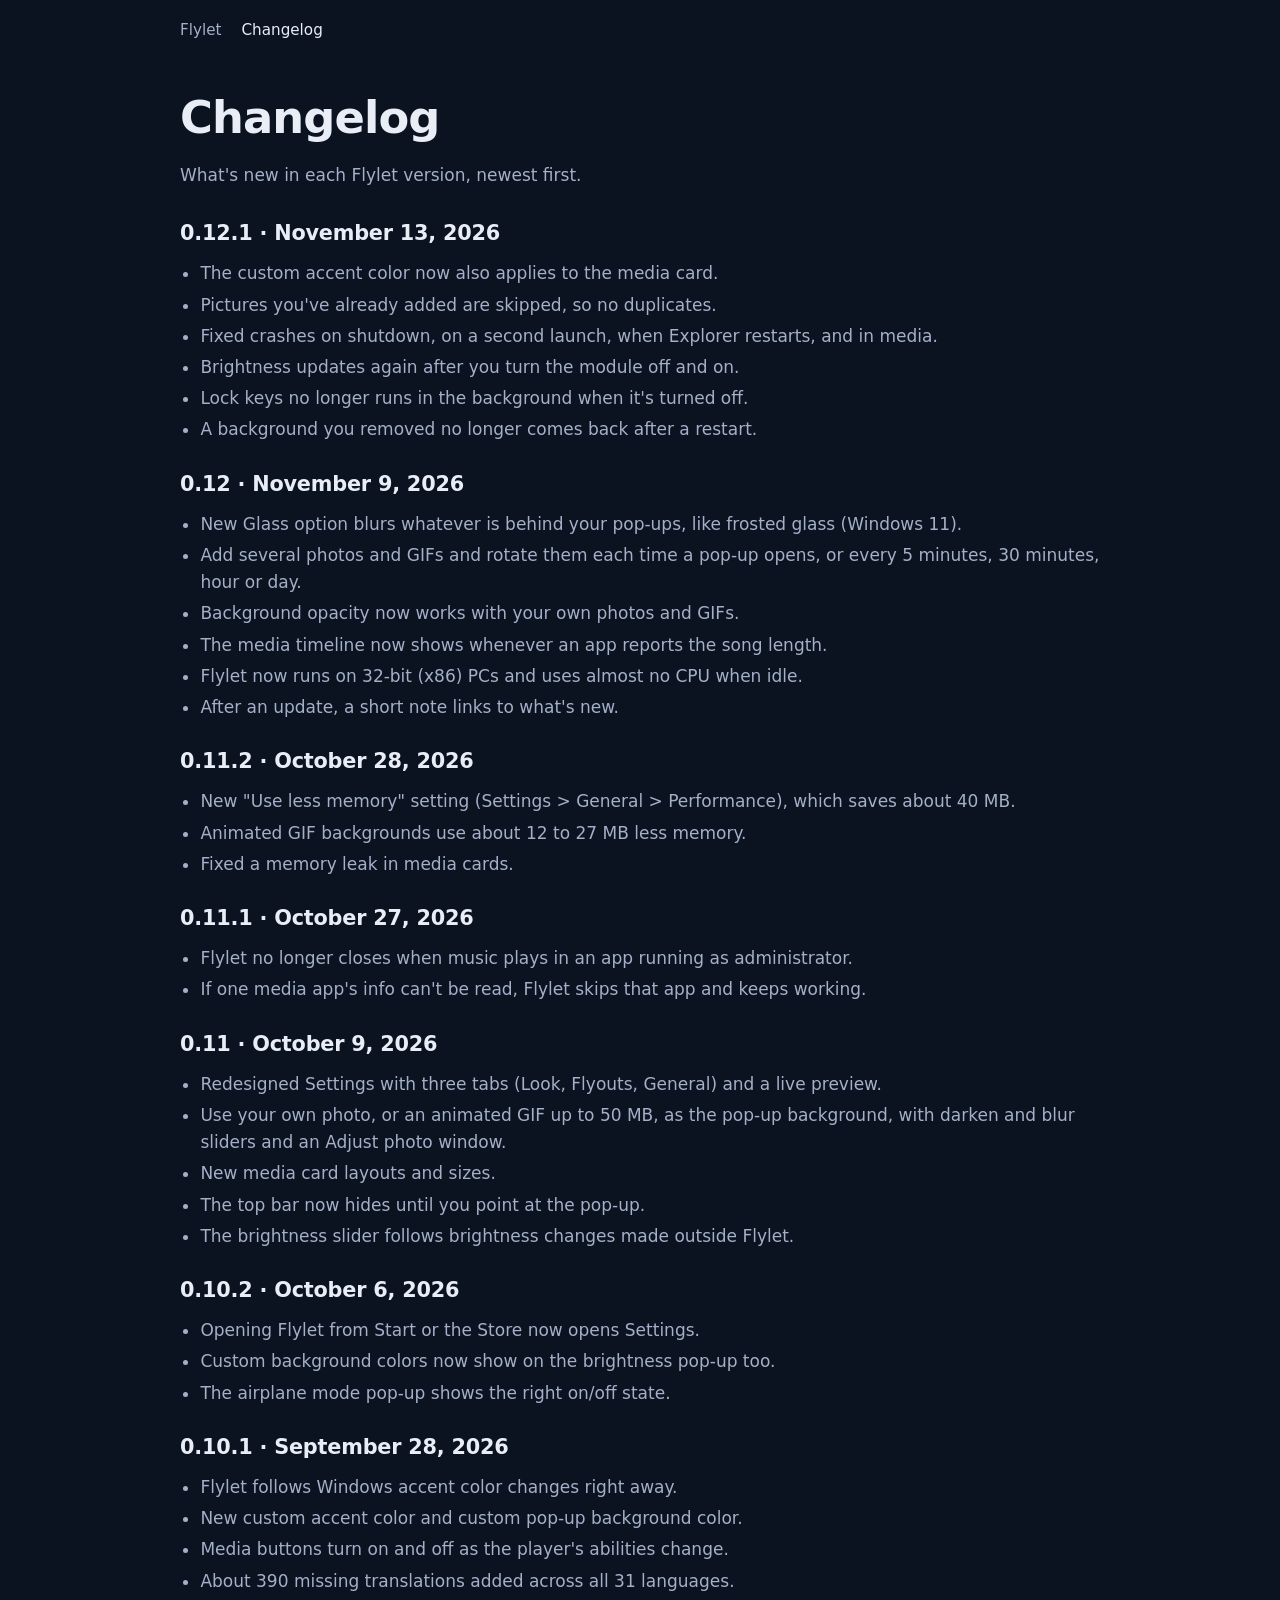
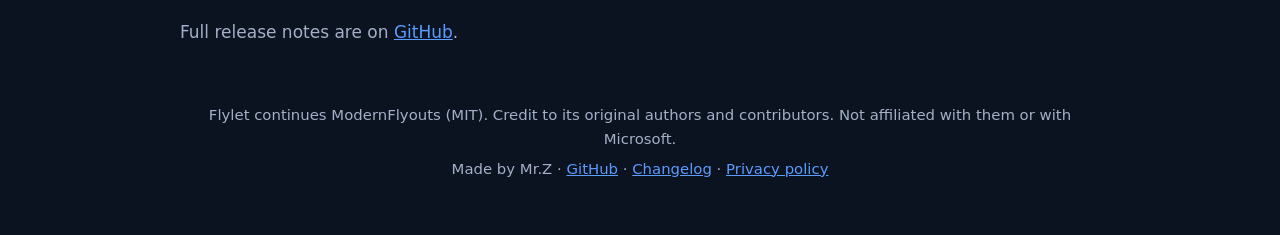
==== changelog/index.html @ abe14334 "add changelog, new store link" ====
<!DOCTYPE html>
<html lang="en">
<head>
<meta charset="utf-8">
<meta name="viewport" content="width=device-width, initial-scale=1">
<title>Flylet changelog: what's new in each version</title>
<meta name="description" content="Every Flylet release, newest first: new features and fixes for the free Windows volume, media and brightness pop-up app.">
<link rel="canonical" href="https://itsmrzxd.github.io/Flylet/changelog/">
<link rel="icon" type="image/png" href="../img/favicon.png">
<meta name="theme-color" content="#0b1220">
<meta property="og:type" content="website">
<meta property="og:title" content="Flylet changelog: what's new in each version">
<meta property="og:description" content="Every Flylet release, newest first: new features and fixes for the free Windows volume, media and brightness pop-up app.">
<meta property="og:url" content="https://itsmrzxd.github.io/Flylet/changelog/">
<meta property="og:image" content="https://itsmrzxd.github.io/Flylet/img/og.jpg">
<meta name="twitter:card" content="summary_large_image">
<meta name="twitter:image" content="https://itsmrzxd.github.io/Flylet/img/og.jpg">
<link rel="stylesheet" href="../style.css">
</head>
<body>

<nav class="nav wrap" aria-label="Main">
  <a href="../">Flylet</a>
  <a href="./" aria-current="page">Changelog</a>
</nav>

<main class="wrap">
  <div class="page">
    <h1>Changelog</h1>
    <p class="intro">What's new in each Flylet version, newest first.</p>
    <section class="release">
      <h2>0.12.1 · November 13, 2026</h2>
      <ul>
        <li>The custom accent color now also applies to the media card.</li>
        <li>Pictures you've already added are skipped, so no duplicates.</li>
        <li>Fixed crashes on shutdown, on a second launch, when Explorer restarts, and in media.</li>
        <li>Brightness updates again after you turn the module off and on.</li>
        <li>Lock keys no longer runs in the background when it's turned off.</li>
        <li>A background you removed no longer comes back after a restart.</li>
      </ul>
    </section>
    <section class="release">
      <h2>0.12 · November 9, 2026</h2>
      <ul>
        <li>New Glass option blurs whatever is behind your pop-ups, like frosted glass (Windows 11).</li>
        <li>Add several photos and GIFs and rotate them each time a pop-up opens, or every 5 minutes, 30 minutes, hour or day.</li>
        <li>Background opacity now works with your own photos and GIFs.</li>
        <li>The media timeline now shows whenever an app reports the song length.</li>
        <li>Flylet now runs on 32-bit (x86) PCs and uses almost no CPU when idle.</li>
        <li>After an update, a short note links to what's new.</li>
      </ul>
    </section>
    <section class="release">
      <h2>0.11.2 · October 28, 2026</h2>
      <ul>
        <li>New "Use less memory" setting (Settings &gt; General &gt; Performance), which saves about 40 MB.</li>
        <li>Animated GIF backgrounds use about 12 to 27 MB less memory.</li>
        <li>Fixed a memory leak in media cards.</li>
      </ul>
    </section>
    <section class="release">
      <h2>0.11.1 · October 27, 2026</h2>
      <ul>
        <li>Flylet no longer closes when music plays in an app running as administrator.</li>
        <li>If one media app's info can't be read, Flylet skips that app and keeps working.</li>
      </ul>
    </section>
    <section class="release">
      <h2>0.11 · October 9, 2026</h2>
      <ul>
        <li>Redesigned Settings with three tabs (Look, Flyouts, General) and a live preview.</li>
        <li>Use your own photo, or an animated GIF up to 50 MB, as the pop-up background, with darken and blur sliders and an Adjust photo window.</li>
        <li>New media card layouts and sizes.</li>
        <li>The top bar now hides until you point at the pop-up.</li>
        <li>The brightness slider follows brightness changes made outside Flylet.</li>
      </ul>
    </section>
    <section class="release">
      <h2>0.10.2 · October 6, 2026</h2>
      <ul>
        <li>Opening Flylet from Start or the Store now opens Settings.</li>
        <li>Custom background colors now show on the brightness pop-up too.</li>
        <li>The airplane mode pop-up shows the right on/off state.</li>
      </ul>
    </section>
    <section class="release">
      <h2>0.10.1 · September 28, 2026</h2>
      <ul>
        <li>Flylet follows Windows accent color changes right away.</li>
        <li>New custom accent color and custom pop-up background color.</li>
        <li>Media buttons turn on and off as the player's abilities change.</li>
        <li>About 390 missing translations added across all 31 languages.</li>
      </ul>
    </section>
    <p class="more">Full release notes are on <a href="https://github.com/ItsMrZxD/Flylet/releases">GitHub</a>.</p>
  </div>
</main>

<footer>
  <div class="wrap">
    <p>Flylet continues ModernFlyouts (MIT). Credit to its original authors and contributors. Not affiliated with them or with Microsoft.</p>
    <p>Made by Mr.Z · <a href="https://github.com/ItsMrZxD/Flylet">GitHub</a> · <a href="./">Changelog</a> · <a href="https://gist.github.com/ItsMrZxD/05144edfbbd47f9b323b3d15c1752486">Privacy policy</a></p>
  </div>
</footer>

</body>
</html>
---- style.css ----
:root{--bg:#0b1220;--card:#131c2e;--text:#e8edf6;--muted:#a3b0c7;--accent:#5b9cff;--accent-text:#06101f}
*{box-sizing:border-box}
html{scroll-behavior:smooth}
body{margin:0;background:var(--bg);color:var(--text);font:17px/1.6 system-ui,"Segoe UI",Roboto,Helvetica,Arial,sans-serif}
a{color:var(--accent)}
.wrap{max-width:960px;margin:0 auto;padding:0 20px}
.hero{text-align:center;padding:56px 0 32px}
.logo{width:96px;height:96px;border-radius:22px}
h1{font-size:clamp(2.4rem,7vw,3.6rem);margin:12px 0 4px;letter-spacing:-.02em}
.tagline{font-size:clamp(1.15rem,3.5vw,1.5rem);margin:0 0 16px;color:var(--text)}
.intro{max-width:680px;margin:0 auto 28px;color:var(--muted)}
.buttons{display:flex;gap:12px;justify-content:center;flex-wrap:wrap}
.btn{display:inline-block;padding:13px 22px;border-radius:10px;font-weight:600;text-decoration:none;color:var(--text);background:var(--card)}
.btn.primary{background:var(--accent);color:var(--accent-text)}
.btn:hover{filter:brightness(1.1)}
.winget{margin:18px 0 0;color:var(--muted);font-size:.95rem}
code{background:var(--card);border-radius:6px;padding:2px 8px;font:.92em Consolas,"Courier New",monospace;color:var(--text);user-select:all}
.shot{display:block;width:100%;height:auto;border-radius:14px}
.heroimg{margin:36px 0 8px}
section{padding:36px 0}
h2{font-size:1.7rem;margin:0 0 20px;letter-spacing:-.01em}
.features{list-style:none;padding:0;margin:0;display:grid;gap:14px;grid-template-columns:repeat(auto-fit,minmax(270px,1fr))}
.features li{background:var(--card);border-radius:12px;padding:16px 18px}
.features strong{display:block;margin-bottom:4px}
.features span{color:var(--muted);font-size:.97rem}
.gallery{display:grid;gap:16px;grid-template-columns:repeat(auto-fit,minmax(300px,1fr))}
details{background:var(--card);border-radius:12px;padding:14px 18px;margin-bottom:10px}
summary{cursor:pointer;font-weight:600}
details p{margin:10px 0 0;color:var(--muted)}
footer{padding:28px 0 48px;color:var(--muted);font-size:.93rem;text-align:center}
footer p{margin:6px 0}
.nav{display:flex;gap:20px;padding-top:18px;padding-bottom:0;font-size:.95rem}
.nav a{color:var(--muted);text-decoration:none}
.nav a:hover,.nav a[aria-current]{color:var(--text)}
.page{padding:40px 0 24px}
.page h1{font-size:clamp(2rem,6vw,2.8rem);margin:0 0 8px}
.page .intro{margin:0 0 28px;max-width:none;text-align:left}
.release{padding:0;margin:0 0 24px}
.release h2{font-size:1.3rem;margin:0 0 10px}
.release ul{margin:0;padding-left:1.2em;color:var(--muted)}
.release li{margin:4px 0}
.more{color:var(--muted);margin:12px 0 0}
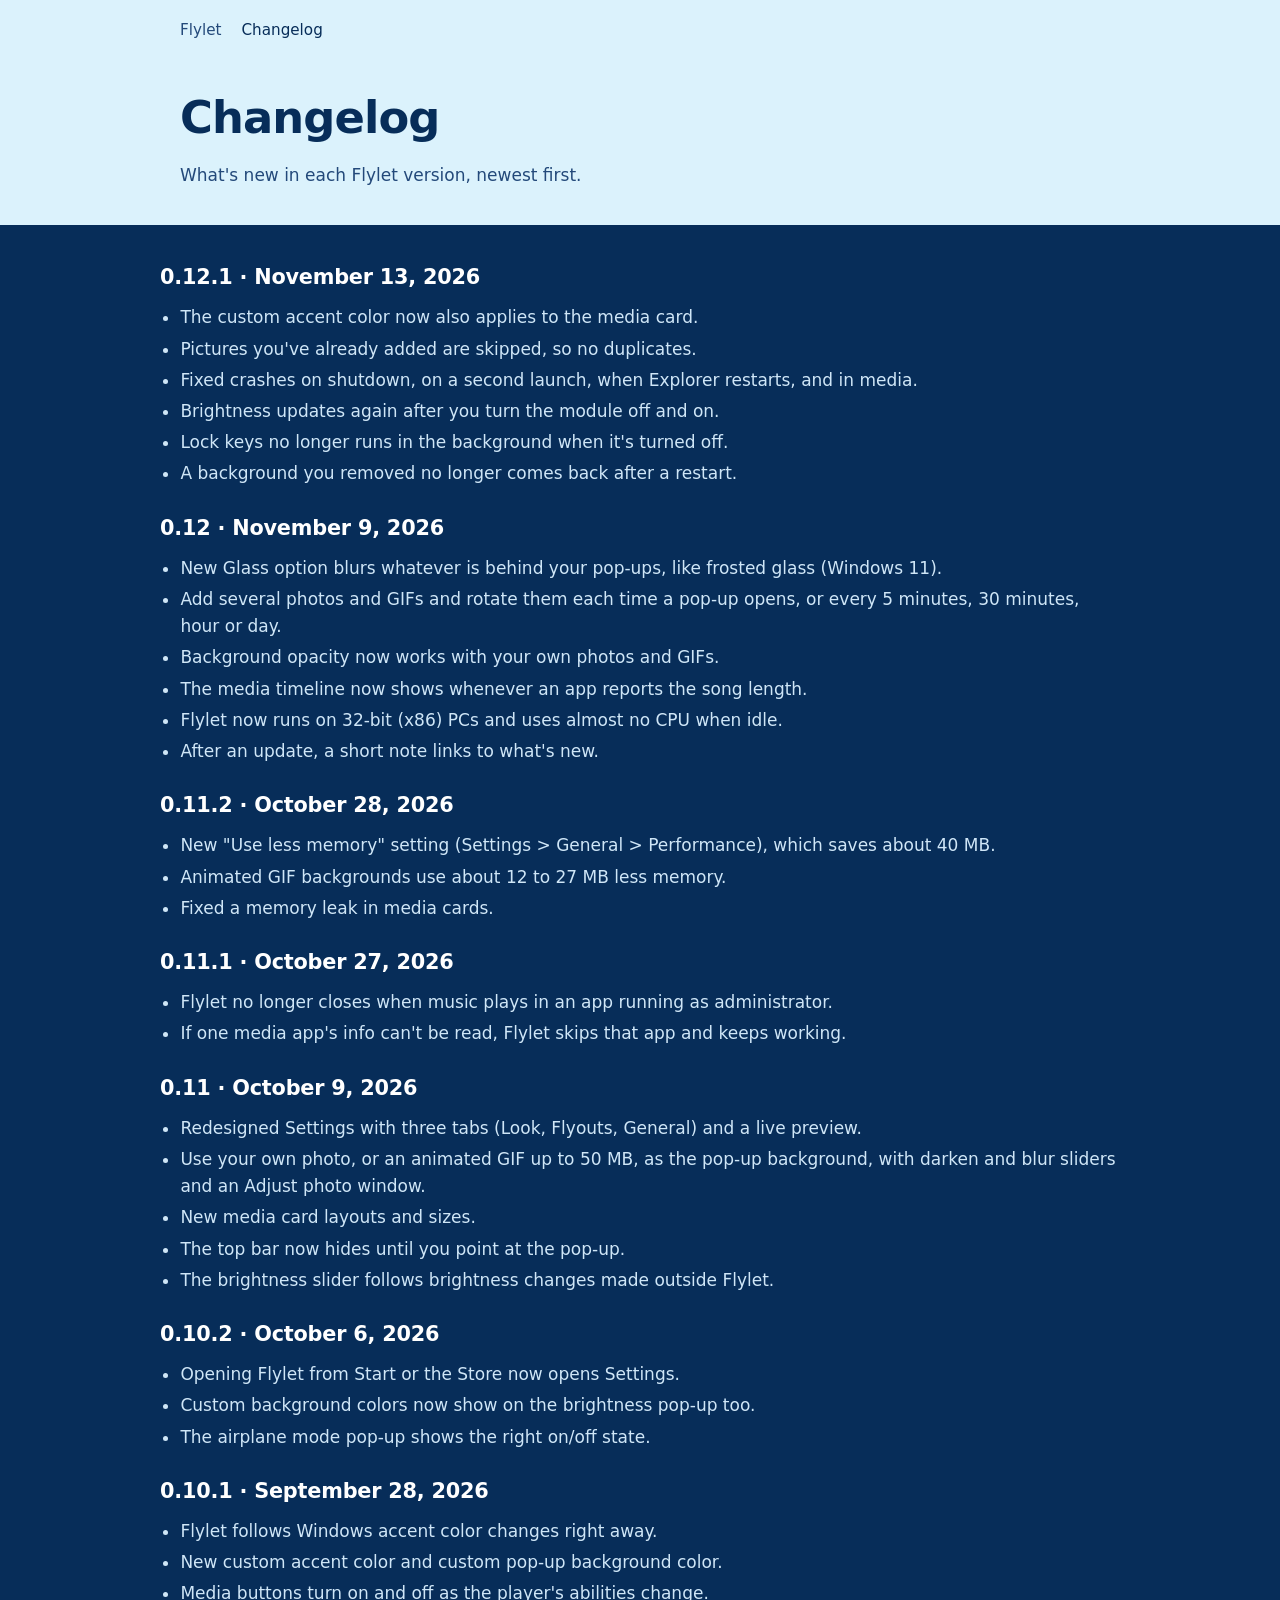
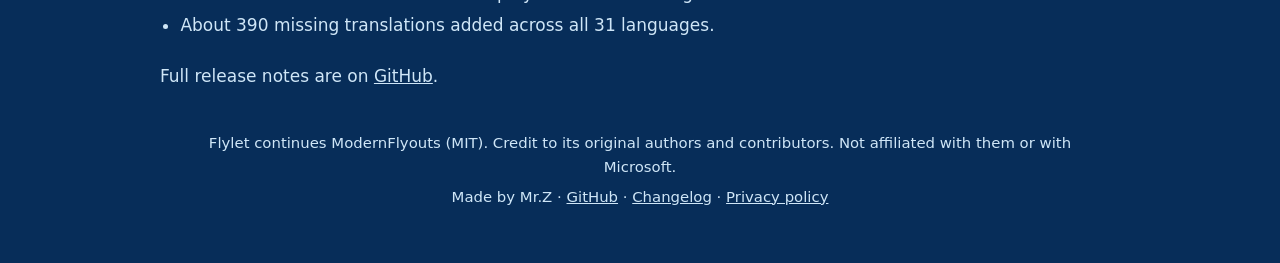
==== commit 18d228ba: "new colors" ====
--- a/changelog/index.html
+++ b/changelog/index.html
@@ -7,7 +7,7 @@
 <meta name="description" content="Every Flylet release, newest first: new features and fixes for the free Windows volume, media and brightness pop-up app.">
 <link rel="canonical" href="https://itsmrzxd.github.io/Flylet/changelog/">
 <link rel="icon" type="image/png" href="../img/favicon.png">
-<meta name="theme-color" content="#0b1220">
+<meta name="theme-color" content="#DBF2FC">
 <meta property="og:type" content="website">
 <meta property="og:title" content="Flylet changelog: what's new in each version">
 <meta property="og:description" content="Every Flylet release, newest first: new features and fixes for the free Windows volume, media and brightness pop-up app.">
@@ -19,15 +19,21 @@
 </head>
 <body>
 
-<nav class="nav wrap" aria-label="Main">
-  <a href="../">Flylet</a>
-  <a href="./" aria-current="page">Changelog</a>
+<nav class="nav" aria-label="Main">
+  <div class="wrap">
+    <a href="../">Flylet</a>
+    <a href="./" aria-current="page">Changelog</a>
+  </div>
 </nav>
 
-<main class="wrap">
-  <div class="page">
-    <h1>Changelog</h1>
-    <p class="intro">What's new in each Flylet version, newest first.</p>
+<main>
+  <div class="page-head">
+    <div class="wrap">
+      <h1>Changelog</h1>
+      <p class="intro">What's new in each Flylet version, newest first.</p>
+    </div>
+  </div>
+  <div class="wrap releases">
     <section class="release">
       <h2>0.12.1 · November 13, 2026</h2>
       <ul>
--- a/style.css
+++ b/style.css
@@ -1,42 +1,49 @@
-:root{--bg:#0b1220;--card:#131c2e;--text:#e8edf6;--muted:#a3b0c7;--accent:#5b9cff;--accent-text:#06101f}
+:root{--navy:#072D59;--ice:#DBF2FC;--pink:#FD6E88;--card:#0D3B70;--body:#CFE6F7;--pink-soft:#FF9DB0;--ink:#23497A}
 *{box-sizing:border-box}
 html{scroll-behavior:smooth}
-body{margin:0;background:var(--bg);color:var(--text);font:17px/1.6 system-ui,"Segoe UI",Roboto,Helvetica,Arial,sans-serif}
-a{color:var(--accent)}
+body{margin:0;background:var(--navy);color:var(--body);font:17px/1.6 system-ui,"Segoe UI",Roboto,Helvetica,Arial,sans-serif}
+a{color:var(--body)}
+a:hover{color:var(--pink)}
 .wrap{max-width:960px;margin:0 auto;padding:0 20px}
-.hero{text-align:center;padding:56px 0 32px}
+.nav{background:var(--ice);font-size:.95rem}
+.nav .wrap{display:flex;gap:20px;padding-top:18px}
+.nav a{color:var(--ink);text-decoration:none}
+.nav a:hover,.nav a[aria-current]{color:var(--navy)}
+.nav a:hover{color:var(--pink)}
+.hero{background:var(--ice);color:var(--navy);text-align:center;padding:40px 0 48px}
 .logo{width:96px;height:96px;border-radius:22px}
-h1{font-size:clamp(2.4rem,7vw,3.6rem);margin:12px 0 4px;letter-spacing:-.02em}
-.tagline{font-size:clamp(1.15rem,3.5vw,1.5rem);margin:0 0 16px;color:var(--text)}
-.intro{max-width:680px;margin:0 auto 28px;color:var(--muted)}
+h1{font-size:clamp(2.4rem,7vw,3.6rem);margin:12px 0 4px;letter-spacing:-.02em;color:var(--navy)}
+.tagline{font-size:clamp(1.15rem,3.5vw,1.5rem);margin:0 0 16px;color:var(--navy)}
+.intro{max-width:680px;margin:0 auto 28px;color:var(--ink)}
 .buttons{display:flex;gap:12px;justify-content:center;flex-wrap:wrap}
-.btn{display:inline-block;padding:13px 22px;border-radius:10px;font-weight:600;text-decoration:none;color:var(--text);background:var(--card)}
-.btn.primary{background:var(--accent);color:var(--accent-text)}
-.btn:hover{filter:brightness(1.1)}
-.winget{margin:18px 0 0;color:var(--muted);font-size:.95rem}
-code{background:var(--card);border-radius:6px;padding:2px 8px;font:.92em Consolas,"Courier New",monospace;color:var(--text);user-select:all}
+.btn{display:inline-block;padding:13px 22px;border-radius:10px;font-weight:600;text-decoration:none;color:var(--ice);background:var(--navy)}
+.btn.primary{background:var(--pink);color:#4A0D1A}
+.btn:hover{filter:brightness(1.12);color:var(--ice)}
+.btn.primary:hover{color:#4A0D1A}
+.winget{margin:18px 0 0;color:var(--ink);font-size:.95rem}
+code{background:var(--navy);border-radius:6px;padding:2px 8px;font:.92em Consolas,"Courier New",monospace;color:var(--body);user-select:all}
+.hero code{background:#C4E6F5;color:var(--navy)}
 .shot{display:block;width:100%;height:auto;border-radius:14px}
-.heroimg{margin:36px 0 8px}
+.heroimg{margin:36px 0 0}
 section{padding:36px 0}
-h2{font-size:1.7rem;margin:0 0 20px;letter-spacing:-.01em}
+.hero{padding:40px 0 48px}
+h2{font-size:1.7rem;margin:0 0 20px;letter-spacing:-.01em;color:#fff}
 .features{list-style:none;padding:0;margin:0;display:grid;gap:14px;grid-template-columns:repeat(auto-fit,minmax(270px,1fr))}
 .features li{background:var(--card);border-radius:12px;padding:16px 18px}
-.features strong{display:block;margin-bottom:4px}
-.features span{color:var(--muted);font-size:.97rem}
+.features strong{display:block;margin-bottom:4px;color:var(--pink-soft)}
+.features span{color:var(--body);font-size:.97rem}
 .gallery{display:grid;gap:16px;grid-template-columns:repeat(auto-fit,minmax(300px,1fr))}
 details{background:var(--card);border-radius:12px;padding:14px 18px;margin-bottom:10px}
-summary{cursor:pointer;font-weight:600}
-details p{margin:10px 0 0;color:var(--muted)}
-footer{padding:28px 0 48px;color:var(--muted);font-size:.93rem;text-align:center}
+summary{cursor:pointer;font-weight:600;color:#fff}
+details p{margin:10px 0 0;color:var(--body)}
+footer{padding:28px 0 48px;color:var(--body);font-size:.93rem;text-align:center}
 footer p{margin:6px 0}
-.nav{display:flex;gap:20px;padding-top:18px;padding-bottom:0;font-size:.95rem}
-.nav a{color:var(--muted);text-decoration:none}
-.nav a:hover,.nav a[aria-current]{color:var(--text)}
-.page{padding:40px 0 24px}
-.page h1{font-size:clamp(2rem,6vw,2.8rem);margin:0 0 8px}
-.page .intro{margin:0 0 28px;max-width:none;text-align:left}
+.page-head{background:var(--ice);padding:40px 0 36px}
+.page-head h1{font-size:clamp(2rem,6vw,2.8rem);margin:0 0 8px}
+.page-head .intro{margin:0;max-width:none;text-align:left}
+.releases{padding:36px 0 8px}
 .release{padding:0;margin:0 0 24px}
 .release h2{font-size:1.3rem;margin:0 0 10px}
-.release ul{margin:0;padding-left:1.2em;color:var(--muted)}
+.release ul{margin:0;padding-left:1.2em;color:var(--body)}
 .release li{margin:4px 0}
-.more{color:var(--muted);margin:12px 0 0}
+.more{color:var(--body);margin:12px 0 0}
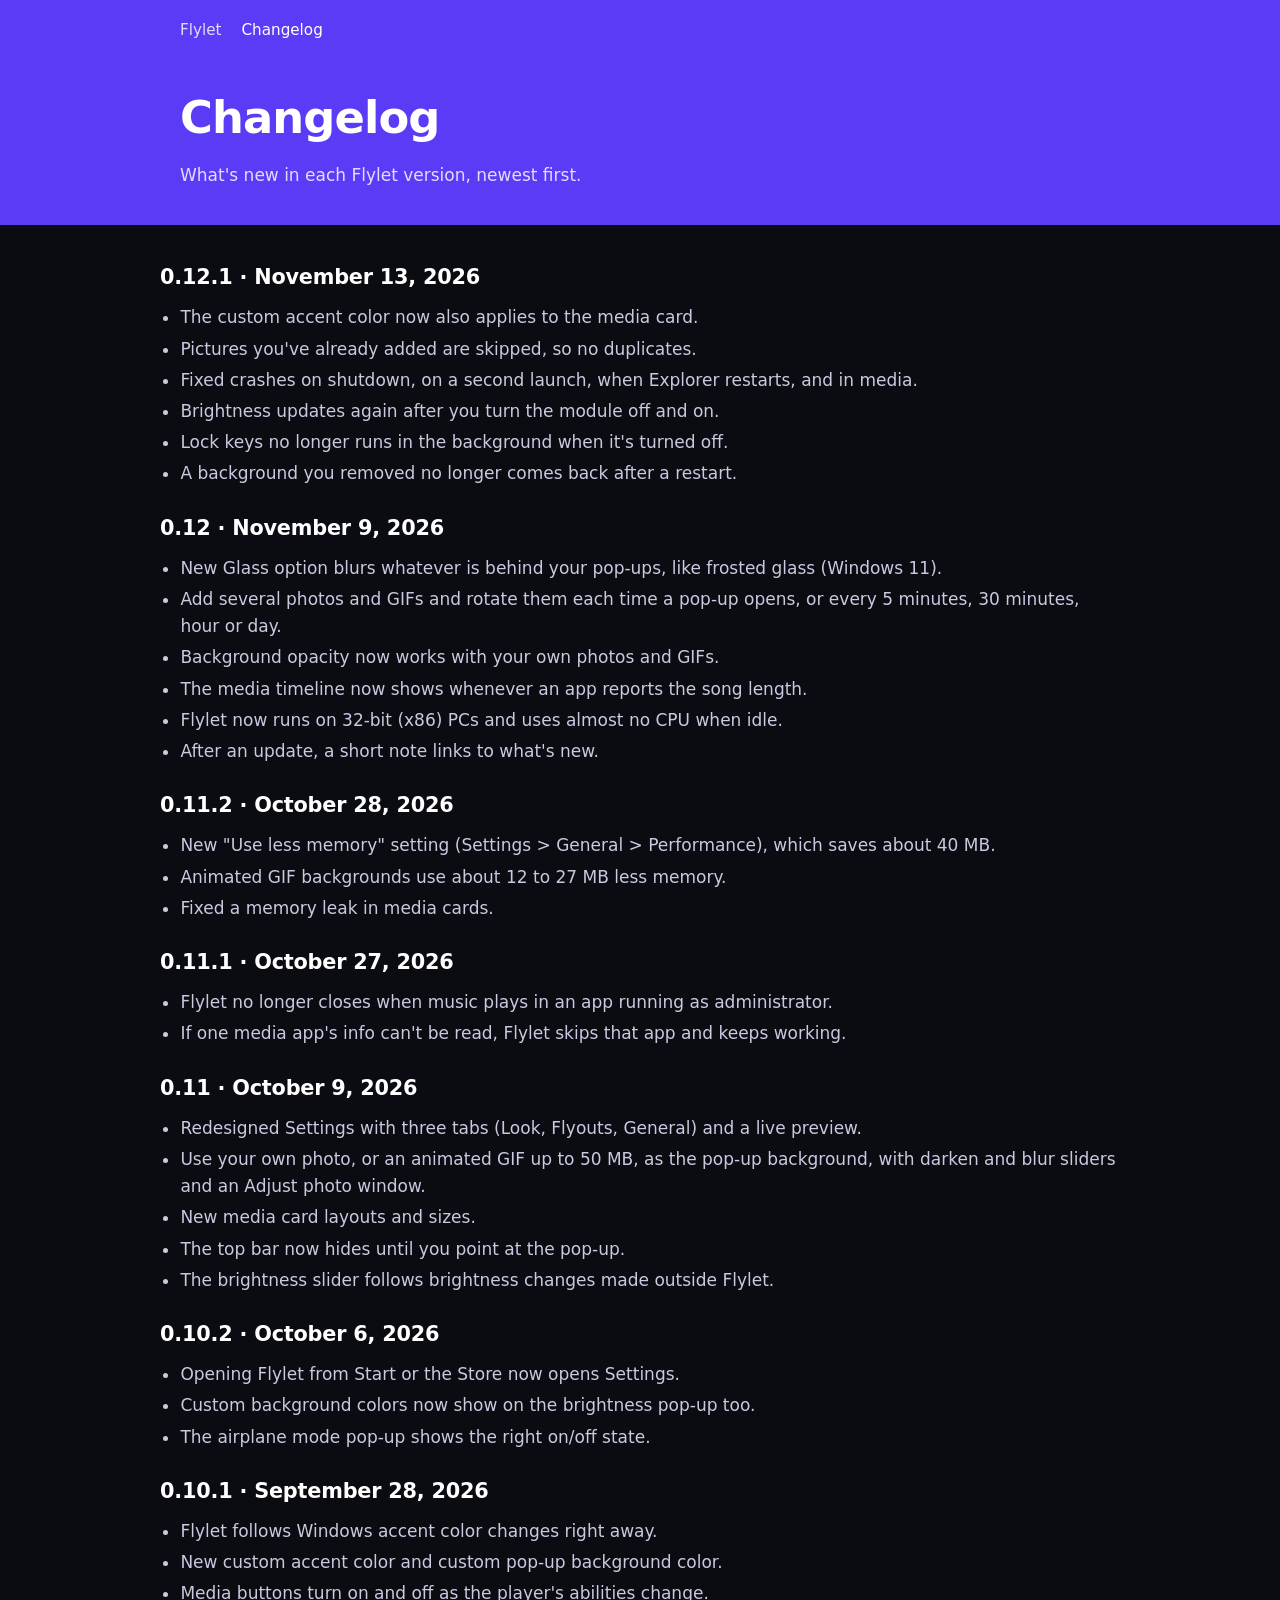
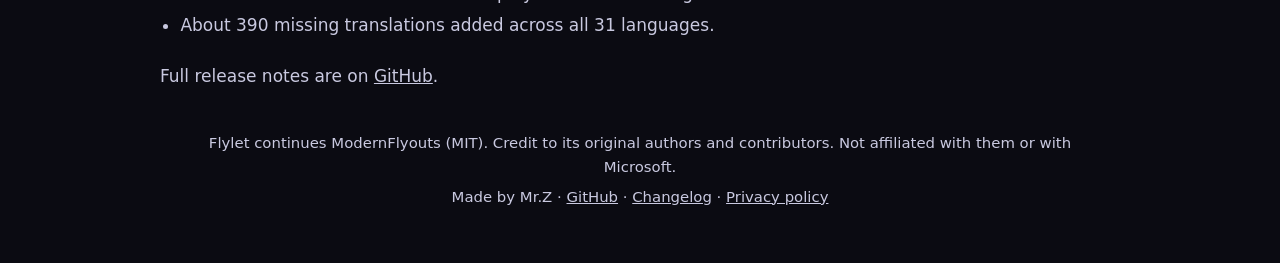
==== commit b99d8ad1: "palette 1: onyx, indigo, mint" ====
--- a/changelog/index.html
+++ b/changelog/index.html
@@ -7,7 +7,7 @@
 <meta name="description" content="Every Flylet release, newest first: new features and fixes for the free Windows volume, media and brightness pop-up app.">
 <link rel="canonical" href="https://itsmrzxd.github.io/Flylet/changelog/">
 <link rel="icon" type="image/png" href="../img/favicon.png">
-<meta name="theme-color" content="#DBF2FC">
+<meta name="theme-color" content="#5B3BF5">
 <meta property="og:type" content="website">
 <meta property="og:title" content="Flylet changelog: what's new in each version">
 <meta property="og:description" content="Every Flylet release, newest first: new features and fixes for the free Windows volume, media and brightness pop-up app.">
--- a/style.css
+++ b/style.css
@@ -1,28 +1,28 @@
-:root{--navy:#072D59;--ice:#DBF2FC;--pink:#FD6E88;--card:#0D3B70;--body:#CFE6F7;--pink-soft:#FF9DB0;--ink:#23497A}
+:root{--onyx:#0B0B12;--indigo:#5B3BF5;--mint:#88F9C0;--card:#17172A;--body:#C9C9E0;--soft:#E3DCFF}
 *{box-sizing:border-box}
 html{scroll-behavior:smooth}
-body{margin:0;background:var(--navy);color:var(--body);font:17px/1.6 system-ui,"Segoe UI",Roboto,Helvetica,Arial,sans-serif}
+body{margin:0;background:var(--onyx);color:var(--body);font:17px/1.6 system-ui,"Segoe UI",Roboto,Helvetica,Arial,sans-serif}
 a{color:var(--body)}
-a:hover{color:var(--pink)}
+a:hover{color:var(--mint)}
 .wrap{max-width:960px;margin:0 auto;padding:0 20px}
-.nav{background:var(--ice);font-size:.95rem}
+.nav{background:var(--indigo);font-size:.95rem}
 .nav .wrap{display:flex;gap:20px;padding-top:18px}
-.nav a{color:var(--ink);text-decoration:none}
-.nav a:hover,.nav a[aria-current]{color:var(--navy)}
-.nav a:hover{color:var(--pink)}
-.hero{background:var(--ice);color:var(--navy);text-align:center;padding:40px 0 48px}
+.nav a{color:var(--soft);text-decoration:none}
+.nav a:hover,.nav a[aria-current]{color:#fff}
+.nav a:hover{color:var(--mint)}
+.hero{background:var(--indigo);color:#fff;text-align:center;padding:40px 0 48px}
 .logo{width:96px;height:96px;border-radius:22px}
-h1{font-size:clamp(2.4rem,7vw,3.6rem);margin:12px 0 4px;letter-spacing:-.02em;color:var(--navy)}
-.tagline{font-size:clamp(1.15rem,3.5vw,1.5rem);margin:0 0 16px;color:var(--navy)}
-.intro{max-width:680px;margin:0 auto 28px;color:var(--ink)}
+h1{font-size:clamp(2.4rem,7vw,3.6rem);margin:12px 0 4px;letter-spacing:-.02em;color:#fff}
+.tagline{font-size:clamp(1.15rem,3.5vw,1.5rem);margin:0 0 16px;color:#fff}
+.intro{max-width:680px;margin:0 auto 28px;color:var(--soft)}
 .buttons{display:flex;gap:12px;justify-content:center;flex-wrap:wrap}
-.btn{display:inline-block;padding:13px 22px;border-radius:10px;font-weight:600;text-decoration:none;color:var(--ice);background:var(--navy)}
-.btn.primary{background:var(--pink);color:#4A0D1A}
-.btn:hover{filter:brightness(1.12);color:var(--ice)}
-.btn.primary:hover{color:#4A0D1A}
-.winget{margin:18px 0 0;color:var(--ink);font-size:.95rem}
-code{background:var(--navy);border-radius:6px;padding:2px 8px;font:.92em Consolas,"Courier New",monospace;color:var(--body);user-select:all}
-.hero code{background:#C4E6F5;color:var(--navy)}
+.btn{display:inline-block;padding:13px 22px;border-radius:10px;font-weight:600;text-decoration:none;color:#fff;background:var(--onyx)}
+.btn.primary{background:var(--mint);color:#06301C}
+.btn:hover{filter:brightness(1.15);color:#fff}
+.btn.primary:hover{color:#06301C}
+.winget{margin:18px 0 0;color:var(--soft);font-size:.95rem}
+code{background:var(--onyx);border-radius:6px;padding:2px 8px;font:.92em Consolas,"Courier New",monospace;color:var(--body);user-select:all}
+.hero code{background:#4A2DD9;color:var(--soft)}
 .shot{display:block;width:100%;height:auto;border-radius:14px}
 .heroimg{margin:36px 0 0}
 section{padding:36px 0}
@@ -30,7 +30,7 @@
 h2{font-size:1.7rem;margin:0 0 20px;letter-spacing:-.01em;color:#fff}
 .features{list-style:none;padding:0;margin:0;display:grid;gap:14px;grid-template-columns:repeat(auto-fit,minmax(270px,1fr))}
 .features li{background:var(--card);border-radius:12px;padding:16px 18px}
-.features strong{display:block;margin-bottom:4px;color:var(--pink-soft)}
+.features strong{display:block;margin-bottom:4px;color:var(--mint)}
 .features span{color:var(--body);font-size:.97rem}
 .gallery{display:grid;gap:16px;grid-template-columns:repeat(auto-fit,minmax(300px,1fr))}
 details{background:var(--card);border-radius:12px;padding:14px 18px;margin-bottom:10px}
@@ -38,7 +38,7 @@
 details p{margin:10px 0 0;color:var(--body)}
 footer{padding:28px 0 48px;color:var(--body);font-size:.93rem;text-align:center}
 footer p{margin:6px 0}
-.page-head{background:var(--ice);padding:40px 0 36px}
+.page-head{background:var(--indigo);padding:40px 0 36px}
 .page-head h1{font-size:clamp(2rem,6vw,2.8rem);margin:0 0 8px}
 .page-head .intro{margin:0;max-width:none;text-align:left}
 .releases{padding:36px 0 8px}
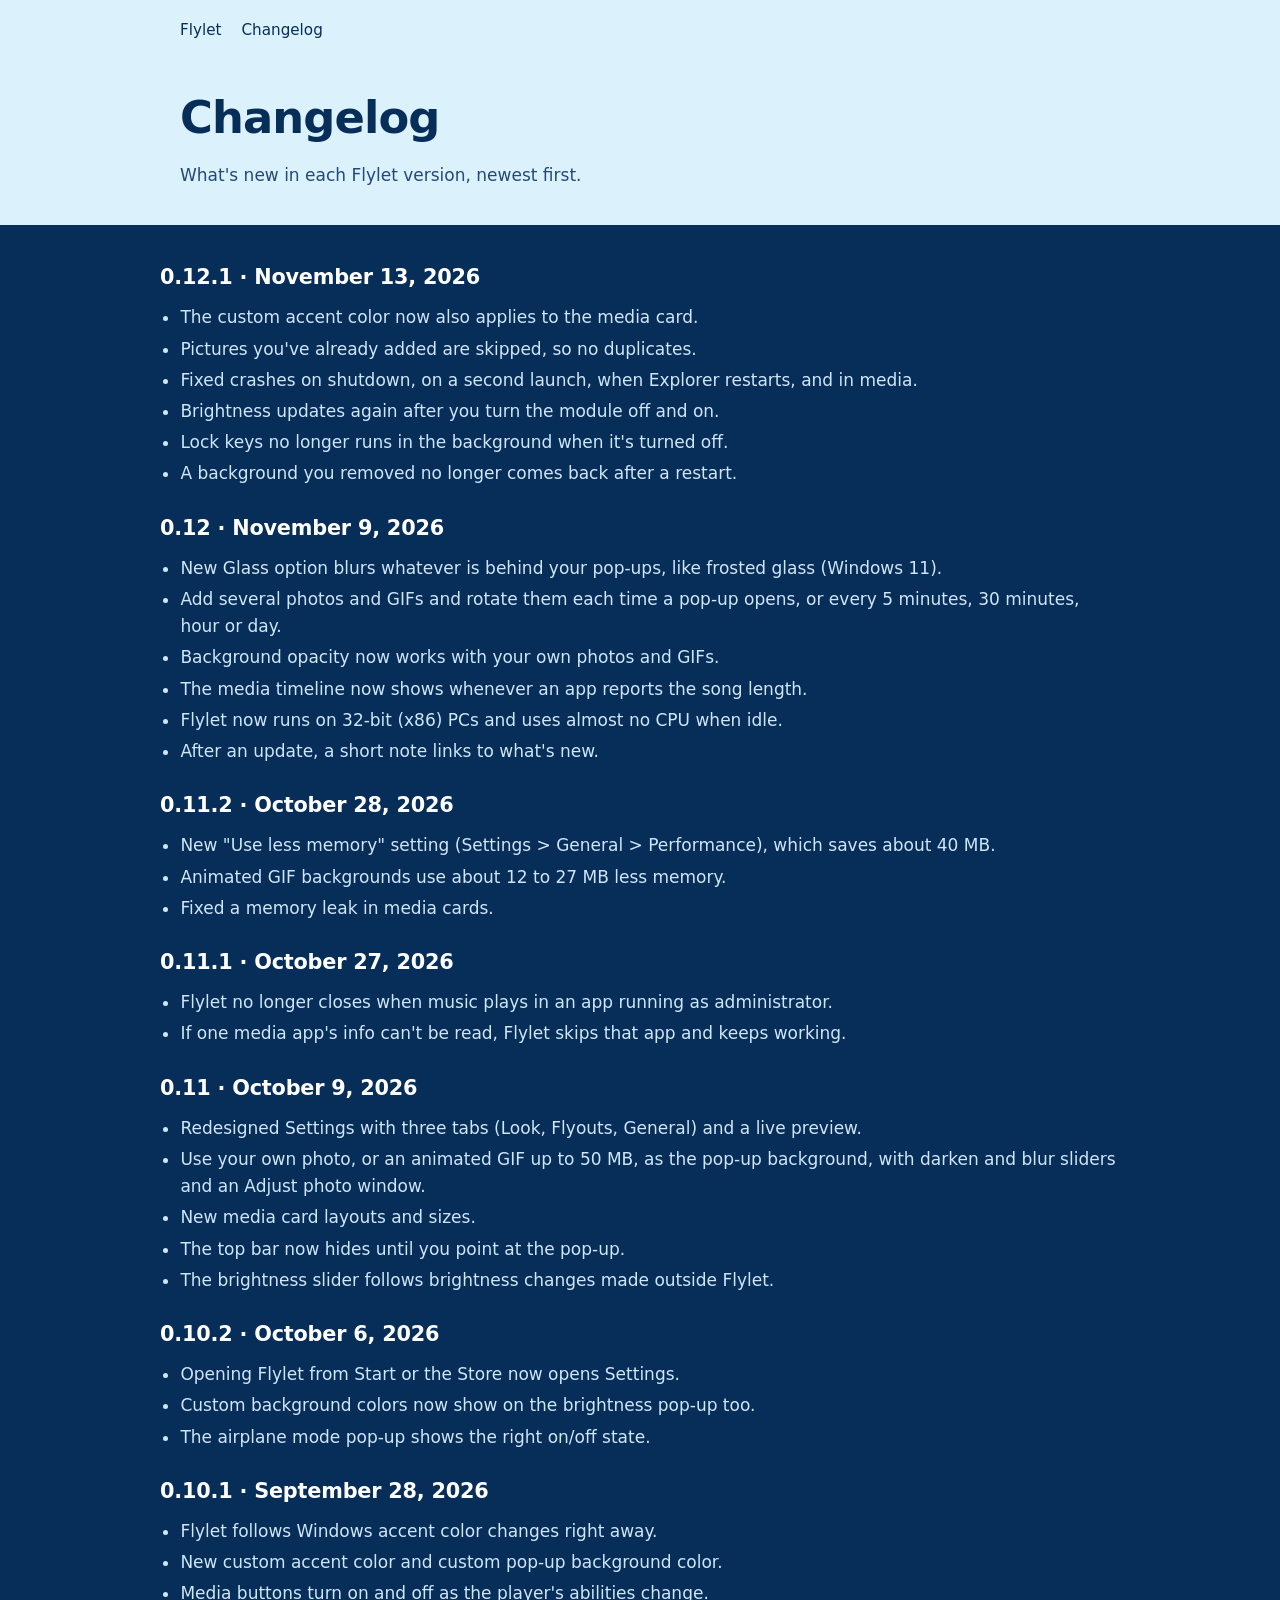
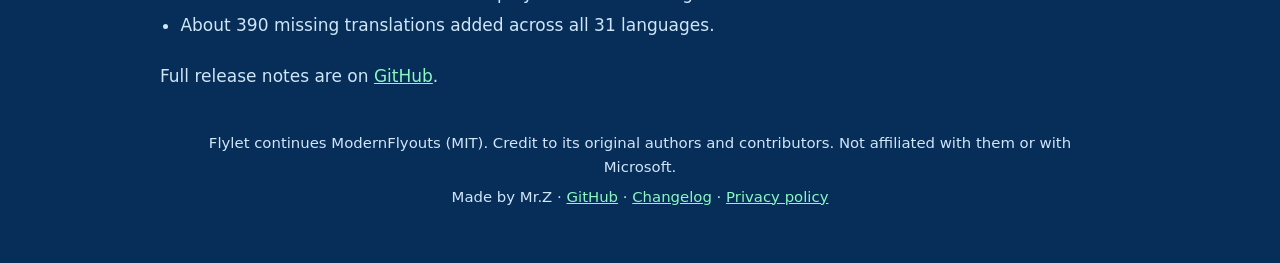
==== commit 8994f346: "colors: combo B" ====
--- a/changelog/index.html
+++ b/changelog/index.html
@@ -7,7 +7,7 @@
 <meta name="description" content="Every Flylet release, newest first: new features and fixes for the free Windows volume, media and brightness pop-up app.">
 <link rel="canonical" href="https://itsmrzxd.github.io/Flylet/changelog/">
 <link rel="icon" type="image/png" href="../img/favicon.png">
-<meta name="theme-color" content="#5B3BF5">
+<meta name="theme-color" content="#DBF2FC">
 <meta property="og:type" content="website">
 <meta property="og:title" content="Flylet changelog: what's new in each version">
 <meta property="og:description" content="Every Flylet release, newest first: new features and fixes for the free Windows volume, media and brightness pop-up app.">
--- a/style.css
+++ b/style.css
@@ -1,28 +1,27 @@
-:root{--onyx:#0B0B12;--indigo:#5B3BF5;--mint:#88F9C0;--card:#17172A;--body:#C9C9E0;--soft:#E3DCFF}
+:root{--navy:#072D59;--ice:#DBF2FC;--mint:#88F9C0;--card:#0D3B70;--body:#CFE6F7;--ink:#23497A}
 *{box-sizing:border-box}
 html{scroll-behavior:smooth}
-body{margin:0;background:var(--onyx);color:var(--body);font:17px/1.6 system-ui,"Segoe UI",Roboto,Helvetica,Arial,sans-serif}
-a{color:var(--body)}
-a:hover{color:var(--mint)}
+body{margin:0;background:var(--navy);color:var(--body);font:17px/1.6 system-ui,"Segoe UI",Roboto,Helvetica,Arial,sans-serif}
+a{color:var(--mint)}
+a:hover{color:var(--mint);text-decoration:underline}
 .wrap{max-width:960px;margin:0 auto;padding:0 20px}
-.nav{background:var(--indigo);font-size:.95rem}
+.nav{background:var(--ice);font-size:.95rem}
 .nav .wrap{display:flex;gap:20px;padding-top:18px}
-.nav a{color:var(--soft);text-decoration:none}
-.nav a:hover,.nav a[aria-current]{color:#fff}
-.nav a:hover{color:var(--mint)}
-.hero{background:var(--indigo);color:#fff;text-align:center;padding:40px 0 48px}
+.nav a{color:var(--navy);text-decoration:none}
+.nav a:hover{text-decoration:underline;color:var(--navy)}
+.hero{background:var(--ice);color:var(--navy);text-align:center;padding:40px 0 48px}
 .logo{width:96px;height:96px;border-radius:22px}
-h1{font-size:clamp(2.4rem,7vw,3.6rem);margin:12px 0 4px;letter-spacing:-.02em;color:#fff}
-.tagline{font-size:clamp(1.15rem,3.5vw,1.5rem);margin:0 0 16px;color:#fff}
-.intro{max-width:680px;margin:0 auto 28px;color:var(--soft)}
+h1{font-size:clamp(2.4rem,7vw,3.6rem);margin:12px 0 4px;letter-spacing:-.02em;color:var(--navy)}
+.tagline{font-size:clamp(1.15rem,3.5vw,1.5rem);margin:0 0 16px;color:var(--navy)}
+.intro{max-width:680px;margin:0 auto 28px;color:var(--ink)}
 .buttons{display:flex;gap:12px;justify-content:center;flex-wrap:wrap}
-.btn{display:inline-block;padding:13px 22px;border-radius:10px;font-weight:600;text-decoration:none;color:#fff;background:var(--onyx)}
-.btn.primary{background:var(--mint);color:#06301C}
-.btn:hover{filter:brightness(1.15);color:#fff}
-.btn.primary:hover{color:#06301C}
-.winget{margin:18px 0 0;color:var(--soft);font-size:.95rem}
-code{background:var(--onyx);border-radius:6px;padding:2px 8px;font:.92em Consolas,"Courier New",monospace;color:var(--body);user-select:all}
-.hero code{background:#4A2DD9;color:var(--soft)}
+.btn{display:inline-block;padding:13px 22px;border-radius:10px;font-weight:600;text-decoration:none;color:var(--navy);background:#C4E6F5}
+.btn.primary{background:var(--navy);color:var(--mint)}
+.btn:hover{filter:brightness(1.06);text-decoration:none;color:var(--navy)}
+.btn.primary:hover{color:var(--mint)}
+.winget{margin:18px 0 0;color:var(--ink);font-size:.95rem}
+code{background:var(--navy);border-radius:6px;padding:2px 8px;font:.92em Consolas,"Courier New",monospace;color:var(--body);user-select:all}
+.hero code{background:#C4E6F5;color:var(--navy)}
 .shot{display:block;width:100%;height:auto;border-radius:14px}
 .heroimg{margin:36px 0 0}
 section{padding:36px 0}
@@ -38,7 +37,7 @@
 details p{margin:10px 0 0;color:var(--body)}
 footer{padding:28px 0 48px;color:var(--body);font-size:.93rem;text-align:center}
 footer p{margin:6px 0}
-.page-head{background:var(--indigo);padding:40px 0 36px}
+.page-head{background:var(--ice);padding:40px 0 36px}
 .page-head h1{font-size:clamp(2rem,6vw,2.8rem);margin:0 0 8px}
 .page-head .intro{margin:0;max-width:none;text-align:left}
 .releases{padding:36px 0 8px}
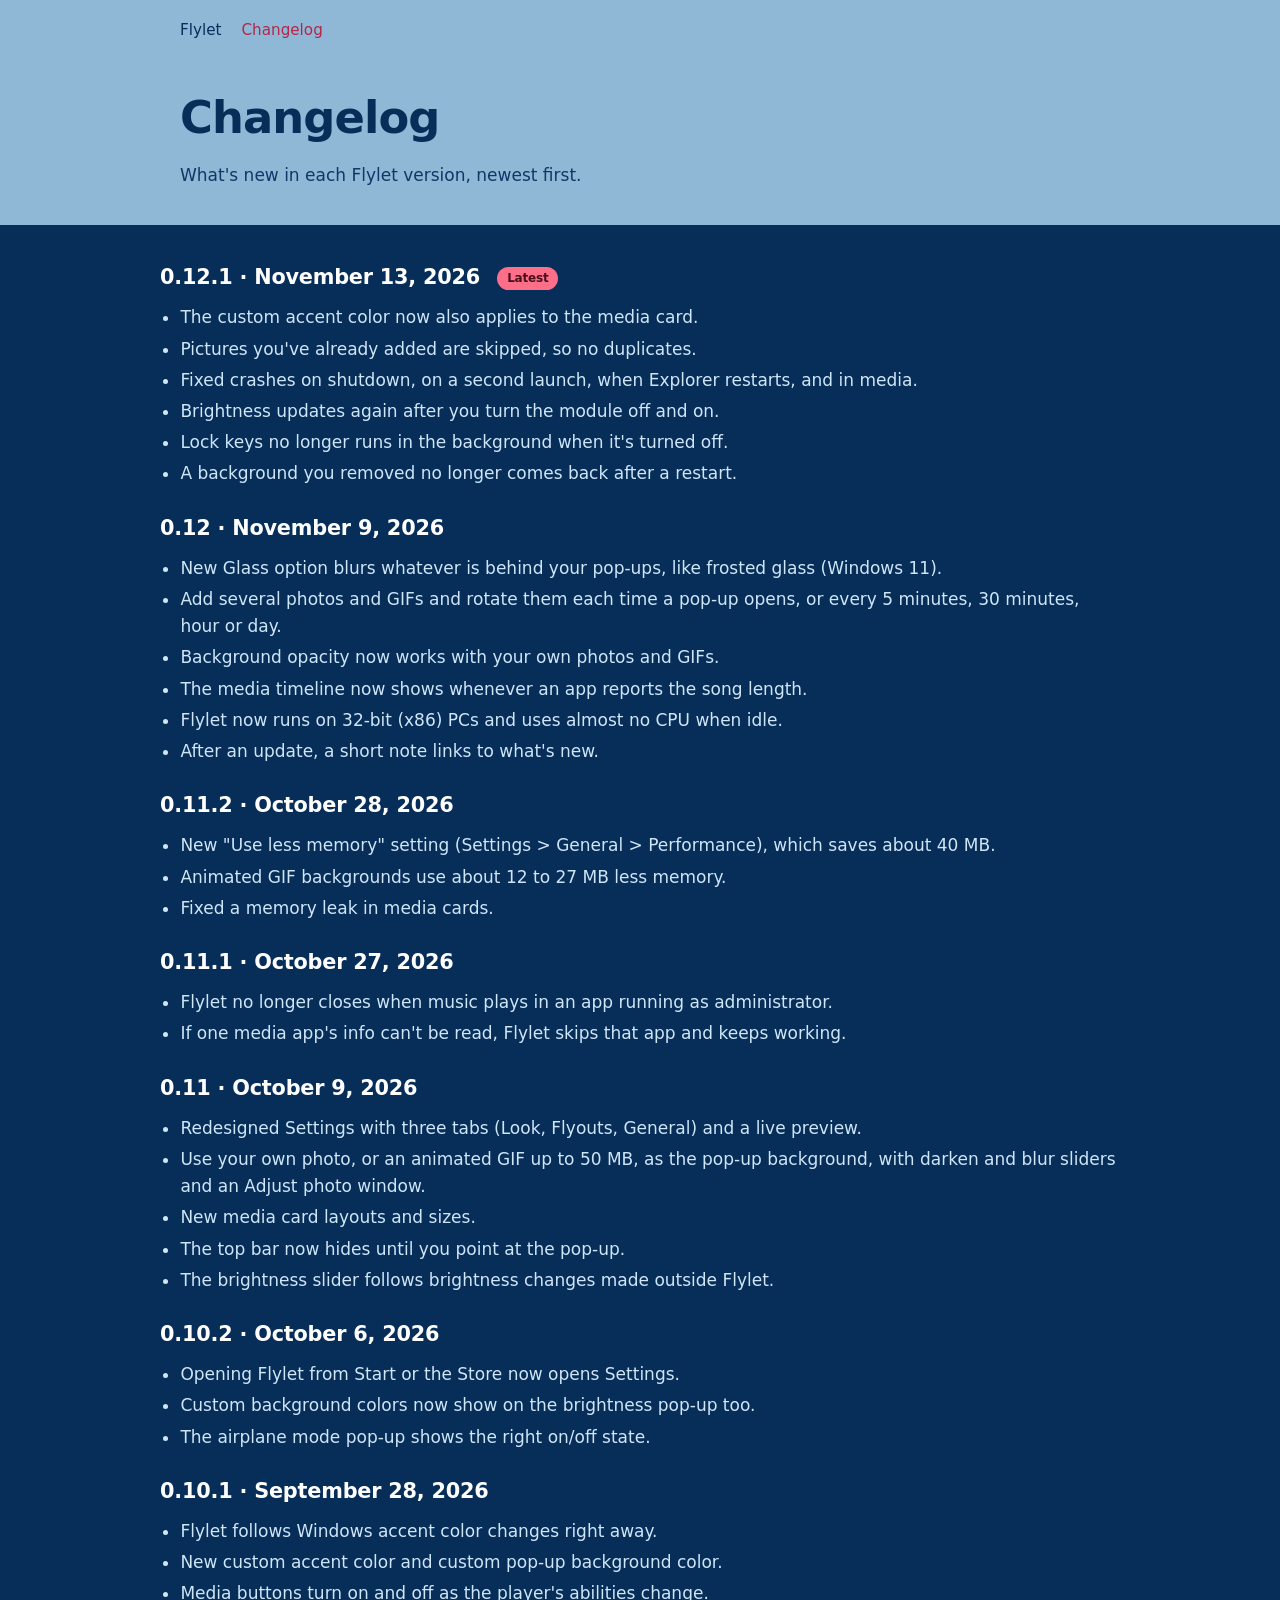
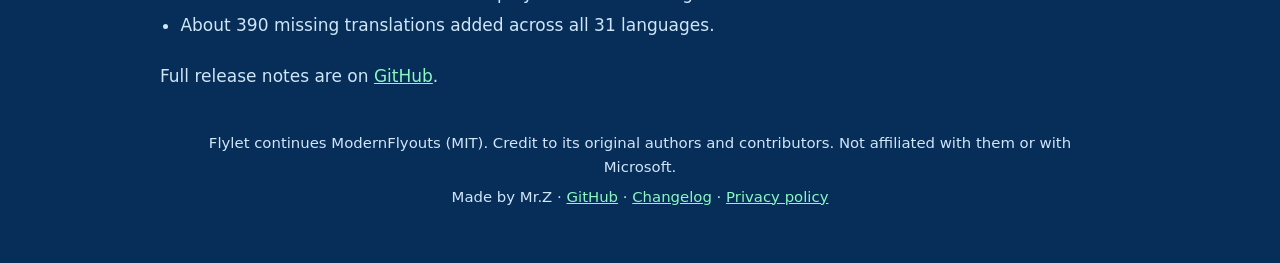
==== commit 0e8b1fe9: "dusty blue top, pink touches" ====
--- a/changelog/index.html
+++ b/changelog/index.html
@@ -7,7 +7,7 @@
 <meta name="description" content="Every Flylet release, newest first: new features and fixes for the free Windows volume, media and brightness pop-up app.">
 <link rel="canonical" href="https://itsmrzxd.github.io/Flylet/changelog/">
 <link rel="icon" type="image/png" href="../img/favicon.png">
-<meta name="theme-color" content="#DBF2FC">
+<meta name="theme-color" content="#8FB8D6">
 <meta property="og:type" content="website">
 <meta property="og:title" content="Flylet changelog: what's new in each version">
 <meta property="og:description" content="Every Flylet release, newest first: new features and fixes for the free Windows volume, media and brightness pop-up app.">
@@ -35,7 +35,7 @@
   </div>
   <div class="wrap releases">
     <section class="release">
-      <h2>0.12.1 · November 13, 2026</h2>
+      <h2>0.12.1 · November 13, 2026 <span class="pill">Latest</span></h2>
       <ul>
         <li>The custom accent color now also applies to the media card.</li>
         <li>Pictures you've already added are skipped, so no duplicates.</li>
--- a/style.css
+++ b/style.css
@@ -1,4 +1,4 @@
-:root{--navy:#072D59;--ice:#DBF2FC;--mint:#88F9C0;--card:#0D3B70;--body:#CFE6F7;--ink:#23497A}
+:root{--navy:#072D59;--ice:#8FB8D6;--mint:#88F9C0;--card:#0D3B70;--body:#CFE6F7;--ink:#0F3866}
 *{box-sizing:border-box}
 html{scroll-behavior:smooth}
 body{margin:0;background:var(--navy);color:var(--body);font:17px/1.6 system-ui,"Segoe UI",Roboto,Helvetica,Arial,sans-serif}
@@ -9,19 +9,20 @@
 .nav .wrap{display:flex;gap:20px;padding-top:18px}
 .nav a{color:var(--navy);text-decoration:none}
 .nav a:hover{text-decoration:underline;color:var(--navy)}
+.nav a[aria-current]{color:#B3264A}
 .hero{background:var(--ice);color:var(--navy);text-align:center;padding:40px 0 48px}
 .logo{width:96px;height:96px;border-radius:22px}
 h1{font-size:clamp(2.4rem,7vw,3.6rem);margin:12px 0 4px;letter-spacing:-.02em;color:var(--navy)}
 .tagline{font-size:clamp(1.15rem,3.5vw,1.5rem);margin:0 0 16px;color:var(--navy)}
 .intro{max-width:680px;margin:0 auto 28px;color:var(--ink)}
 .buttons{display:flex;gap:12px;justify-content:center;flex-wrap:wrap}
-.btn{display:inline-block;padding:13px 22px;border-radius:10px;font-weight:600;text-decoration:none;color:var(--navy);background:#C4E6F5}
+.btn{display:inline-block;padding:13px 22px;border-radius:10px;font-weight:600;text-decoration:none;color:var(--navy);background:#B7D2E6}
 .btn.primary{background:var(--navy);color:var(--mint)}
 .btn:hover{filter:brightness(1.06);text-decoration:none;color:var(--navy)}
 .btn.primary:hover{color:var(--mint)}
 .winget{margin:18px 0 0;color:var(--ink);font-size:.95rem}
 code{background:var(--navy);border-radius:6px;padding:2px 8px;font:.92em Consolas,"Courier New",monospace;color:var(--body);user-select:all}
-.hero code{background:#C4E6F5;color:var(--navy)}
+.hero code{background:#B7D2E6;color:var(--navy)}
 .shot{display:block;width:100%;height:auto;border-radius:14px}
 .heroimg{margin:36px 0 0}
 section{padding:36px 0}
@@ -30,6 +31,7 @@
 .features{list-style:none;padding:0;margin:0;display:grid;gap:14px;grid-template-columns:repeat(auto-fit,minmax(270px,1fr))}
 .features li{background:var(--card);border-radius:12px;padding:16px 18px}
 .features strong{display:block;margin-bottom:4px;color:var(--mint)}
+.features li:nth-child(even) strong{color:#FF9DB0}
 .features span{color:var(--body);font-size:.97rem}
 .gallery{display:grid;gap:16px;grid-template-columns:repeat(auto-fit,minmax(300px,1fr))}
 details{background:var(--card);border-radius:12px;padding:14px 18px;margin-bottom:10px}
@@ -46,3 +48,5 @@
 .release ul{margin:0;padding-left:1.2em;color:var(--body)}
 .release li{margin:4px 0}
 .more{color:var(--body);margin:12px 0 0}
+.pill{display:inline-flex;align-items:center;padding:13px 18px;border-radius:999px;background:#FD6E88;color:#4A0D1A;font-weight:600;font-size:.95rem}
+.release .pill{padding:2px 10px;font-size:.75rem;margin-left:10px;vertical-align:middle}
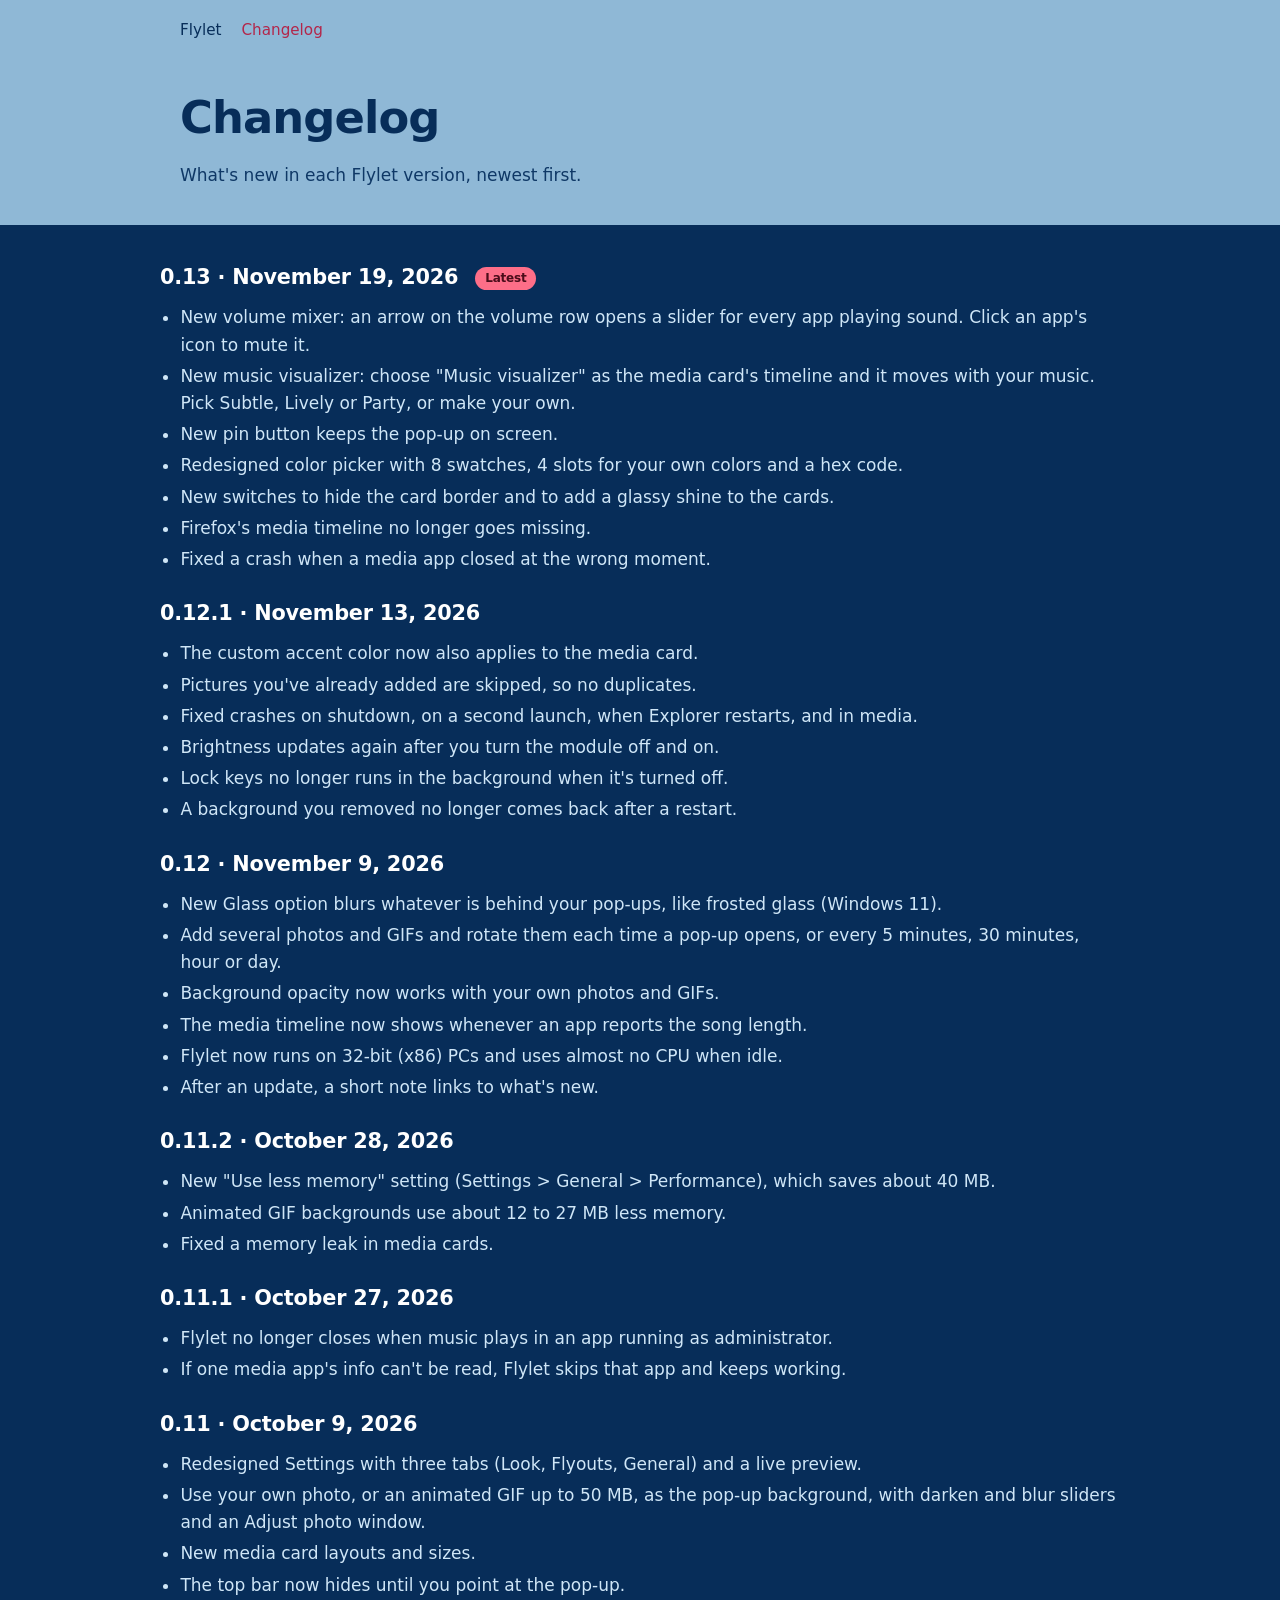
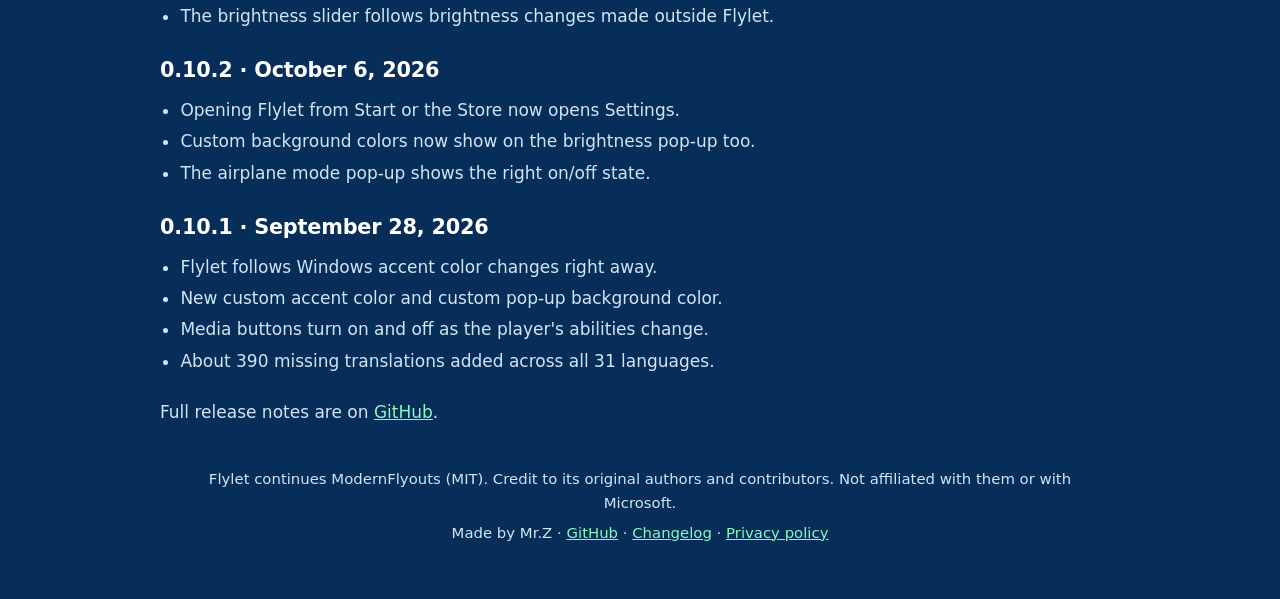
==== commit b8988075: "0.13" ====
--- a/changelog/index.html
+++ b/changelog/index.html
@@ -35,7 +35,19 @@
   </div>
   <div class="wrap releases">
     <section class="release">
-      <h2>0.12.1 · November 13, 2026 <span class="pill">Latest</span></h2>
+      <h2>0.13 · November 19, 2026 <span class="pill">Latest</span></h2>
+      <ul>
+        <li>New volume mixer: an arrow on the volume row opens a slider for every app playing sound. Click an app's icon to mute it.</li>
+        <li>New music visualizer: choose "Music visualizer" as the media card's timeline and it moves with your music. Pick Subtle, Lively or Party, or make your own.</li>
+        <li>New pin button keeps the pop-up on screen.</li>
+        <li>Redesigned color picker with 8 swatches, 4 slots for your own colors and a hex code.</li>
+        <li>New switches to hide the card border and to add a glassy shine to the cards.</li>
+        <li>Firefox's media timeline no longer goes missing.</li>
+        <li>Fixed a crash when a media app closed at the wrong moment.</li>
+      </ul>
+    </section>
+    <section class="release">
+      <h2>0.12.1 · November 13, 2026</h2>
       <ul>
         <li>The custom accent color now also applies to the media card.</li>
         <li>Pictures you've already added are skipped, so no duplicates.</li>
--- a/style.css
+++ b/style.css
@@ -48,5 +48,5 @@
 .release ul{margin:0;padding-left:1.2em;color:var(--body)}
 .release li{margin:4px 0}
 .more{color:var(--body);margin:12px 0 0}
-.pill{display:inline-flex;align-items:center;padding:13px 18px;border-radius:999px;background:#FD6E88;color:#4A0D1A;font-weight:600;font-size:.95rem}
-.release .pill{padding:2px 10px;font-size:.75rem;margin-left:10px;vertical-align:middle}
+.pill{display:inline-block;padding:2px 10px;border-radius:999px;background:#FD6E88;color:#4A0D1A;font-weight:600;font-size:.75rem;margin-left:8px;vertical-align:middle}
+.release .pill{margin-left:10px}
